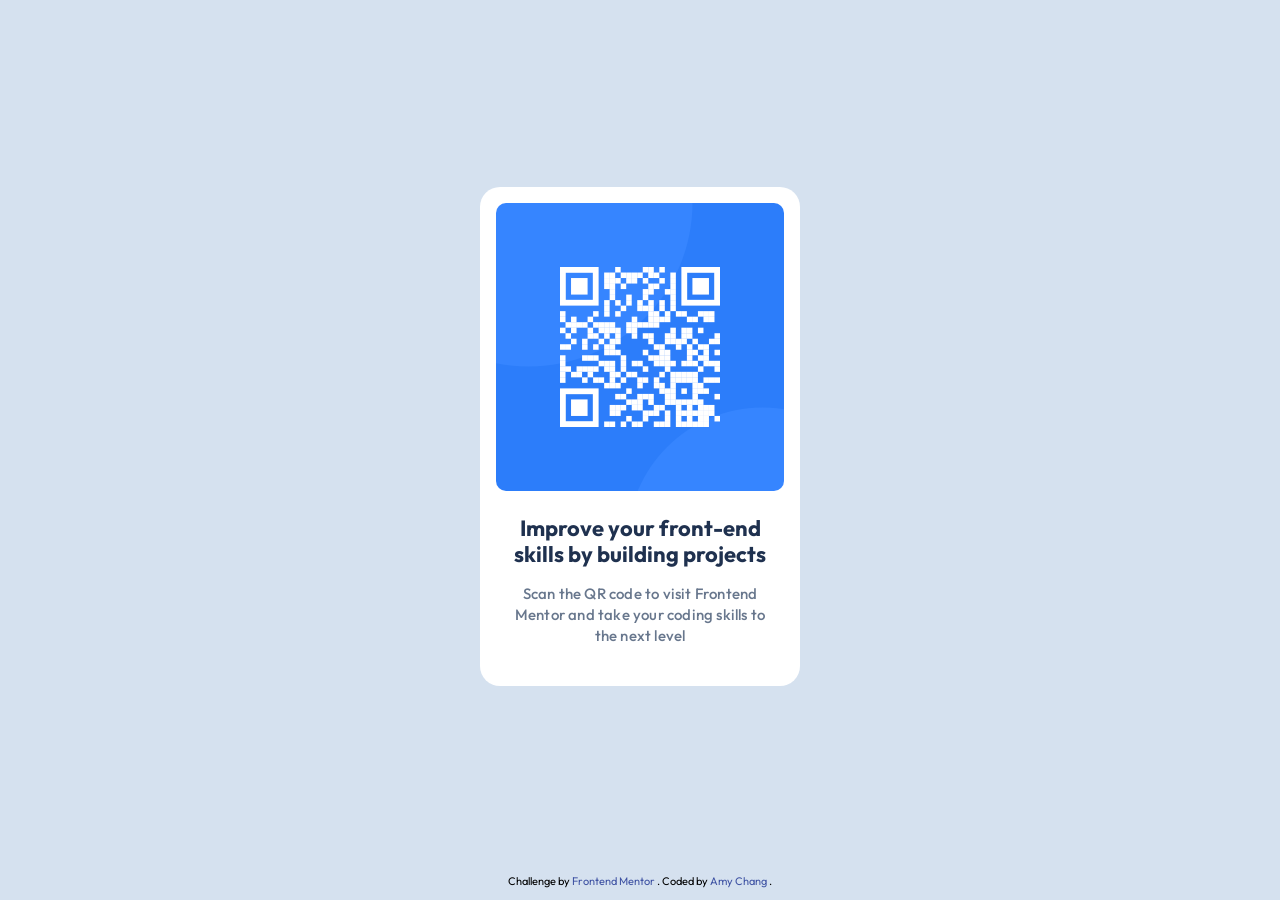
==== 01-qr-code-component/index.html @ 4c98ef68 "upload qr-code-component" ====
<!DOCTYPE html>
<html lang="en">
  <head>
    <meta charset="UTF-8" />
    <meta name="viewport" content="width=device-width, initial-scale=1.0" />
    <!-- displays site properly based on user's device -->

    <link
      rel="icon"
      type="image/png"
      sizes="32x32"
      href="./images/favicon-32x32.png"
    />
    <link rel="stylesheet" href="./assets/css/style.min.css" />
    <title>Frontend Mentor | QR code component</title>
  </head>
  <body>
    <main>
      <section class="content">
        <figure class="qr_image">
          <img src="./images/image-qr-code.png" alt="qr code picture" />
        </figure>
        <div class="text">
          <h1>Improve your front-end skills by building projects</h1>
          <p>
            Scan the QR code to visit Frontend Mentor and take your coding
            skills to the next level
          </p>
        </div>
      </section>
    </main>
    <footer class="attribution">
      Challenge by
      <a href="https://www.frontendmentor.io?ref=challenge" target="_blank">
        Frontend Mentor
      </a>
      . Coded by
      <a href="#">Amy Chang</a>
      .
    </footer>
  </body>
</html>
---- 01-qr-code-component/assets/css/style.min.css ----
@import"https://fonts.googleapis.com/css2?family=Outfit:wght@100..900&display=swap";*{margin:0;padding:0;box-sizing:border-box}body{font-size:100%;line-height:1.5}h1,h2,h3,h4,h5,h6{font-weight:normal}ul,ol{list-style:none}img{display:block;width:100%;max-width:100%;height:auto}a{display:block;text-decoration:none;color:var(--deep)}body{font-family:"Outfit",sans-serif;background-color:#d5e1ef;height:97vh}main{display:flex;justify-content:center;align-items:center;height:100%}.content{width:320px;background-color:#fff;border-radius:20px;padding:16px 16px 40px 16px;margin:0 auto;text-align:center}.content .qr_image{border-radius:10px;overflow:hidden}.content .qr_image img{object-fit:cover}.content .text{padding:0 16px}.content .text h1{font-size:22px;line-height:120%;letter-spacing:0px;font-weight:700;color:#1f314f;margin-top:24px;margin-bottom:16px}.content .text p{font-size:15px;line-height:140%;letter-spacing:.2px;font-weight:500;color:#68778d}.attribution{font-size:11px;text-align:center}.attribution a{display:inline-block;color:#3e52a3}/*# sourceMappingURL=style.min.css.map */
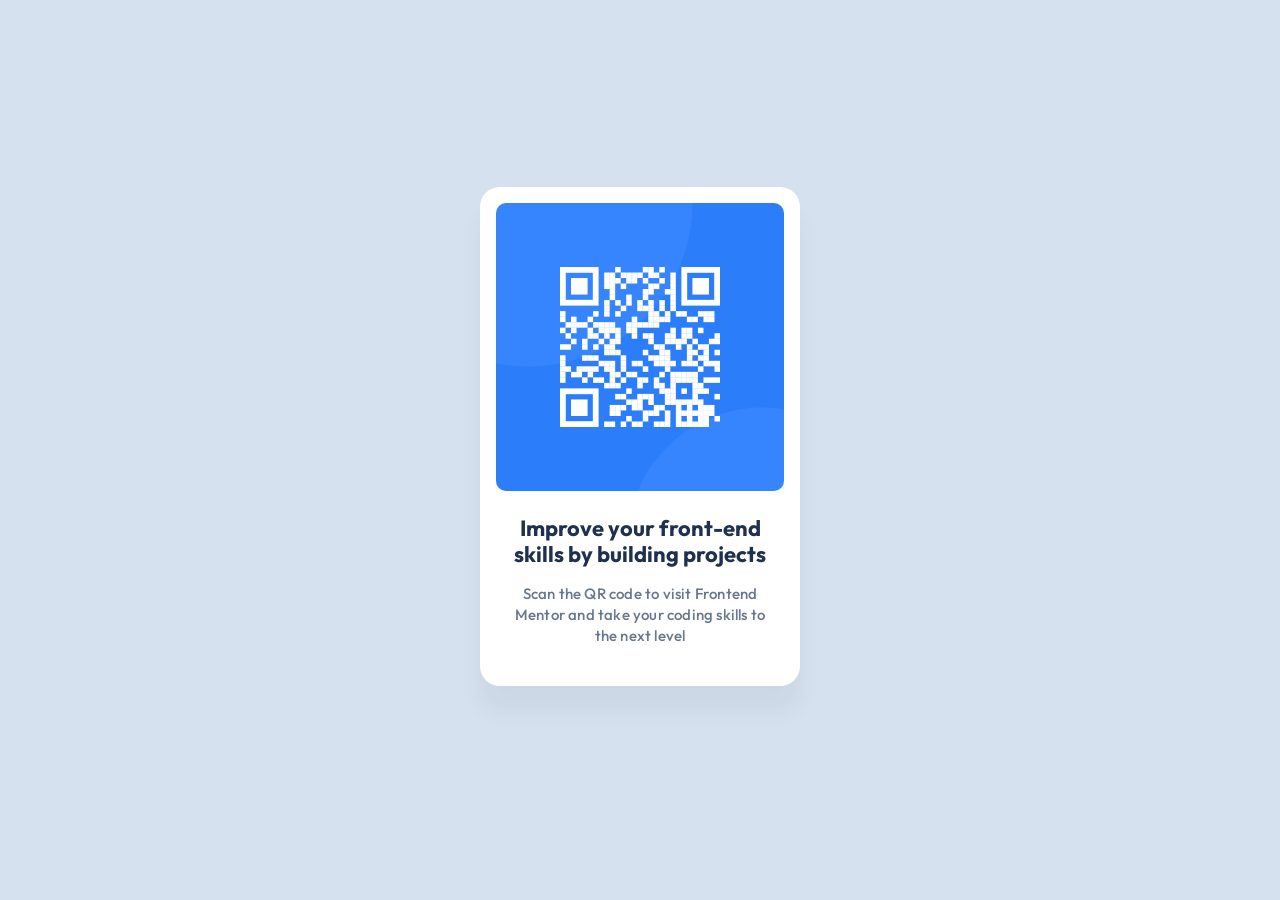
==== commit e02dfb61: "porting to React + Tailwind" ====
--- a/01-qr-code-component/index.html
+++ b/01-qr-code-component/index.html
@@ -3,8 +3,6 @@
   <head>
     <meta charset="UTF-8" />
     <meta name="viewport" content="width=device-width, initial-scale=1.0" />
-    <!-- displays site properly based on user's device -->
-
     <link
       rel="icon"
       type="image/png"
@@ -29,14 +27,5 @@
         </div>
       </section>
     </main>
-    <footer class="attribution">
-      Challenge by
-      <a href="https://www.frontendmentor.io?ref=challenge" target="_blank">
-        Frontend Mentor
-      </a>
-      . Coded by
-      <a href="#">Amy Chang</a>
-      .
-    </footer>
   </body>
 </html>
--- a/01-qr-code-component/assets/css/style.min.css
+++ b/01-qr-code-component/assets/css/style.min.css
@@ -1 +1 @@
-@import"https://fonts.googleapis.com/css2?family=Outfit:wght@100..900&display=swap";*{margin:0;padding:0;box-sizing:border-box}body{font-size:100%;line-height:1.5}h1,h2,h3,h4,h5,h6{font-weight:normal}ul,ol{list-style:none}img{display:block;width:100%;max-width:100%;height:auto}a{display:block;text-decoration:none;color:var(--deep)}body{font-family:"Outfit",sans-serif;background-color:#d5e1ef;height:97vh}main{display:flex;justify-content:center;align-items:center;height:100%}.content{width:320px;background-color:#fff;border-radius:20px;padding:16px 16px 40px 16px;margin:0 auto;text-align:center}.content .qr_image{border-radius:10px;overflow:hidden}.content .qr_image img{object-fit:cover}.content .text{padding:0 16px}.content .text h1{font-size:22px;line-height:120%;letter-spacing:0px;font-weight:700;color:#1f314f;margin-top:24px;margin-bottom:16px}.content .text p{font-size:15px;line-height:140%;letter-spacing:.2px;font-weight:500;color:#68778d}.attribution{font-size:11px;text-align:center}.attribution a{display:inline-block;color:#3e52a3}/*# sourceMappingURL=style.min.css.map */+@import"https://fonts.googleapis.com/css2?family=Outfit:wght@100..900&display=swap";*{margin:0;padding:0;box-sizing:border-box}body{font-size:100%;line-height:1.5}h1,h2,h3,h4,h5,h6{font-weight:normal}ul,ol{list-style:none}img{display:block;width:100%;max-width:100%;height:auto}a{display:block;text-decoration:none;color:var(--deep)}body{font-family:"Outfit",sans-serif;background-color:#d5e1ef;height:97vh}main{display:flex;justify-content:center;align-items:center;height:100%}.content{width:320px;background-color:#fff;border-radius:20px;padding:16px 16px 40px 16px;margin:0 auto;text-align:center;box-shadow:0px 25px 25px rgba(0,0,0,.0477)}.content .qr_image{border-radius:10px;overflow:hidden}.content .qr_image img{object-fit:cover}.content .text{padding:0 16px}.content .text h1{font-size:22px;line-height:120%;letter-spacing:0px;font-weight:700;color:#1f314f;margin-top:24px;margin-bottom:16px}.content .text p{font-size:15px;line-height:140%;letter-spacing:.2px;font-weight:500;color:#68778d}.attribution{font-size:11px;text-align:center}.attribution a{display:inline-block;color:#3e52a3}/*# sourceMappingURL=style.min.css.map */
